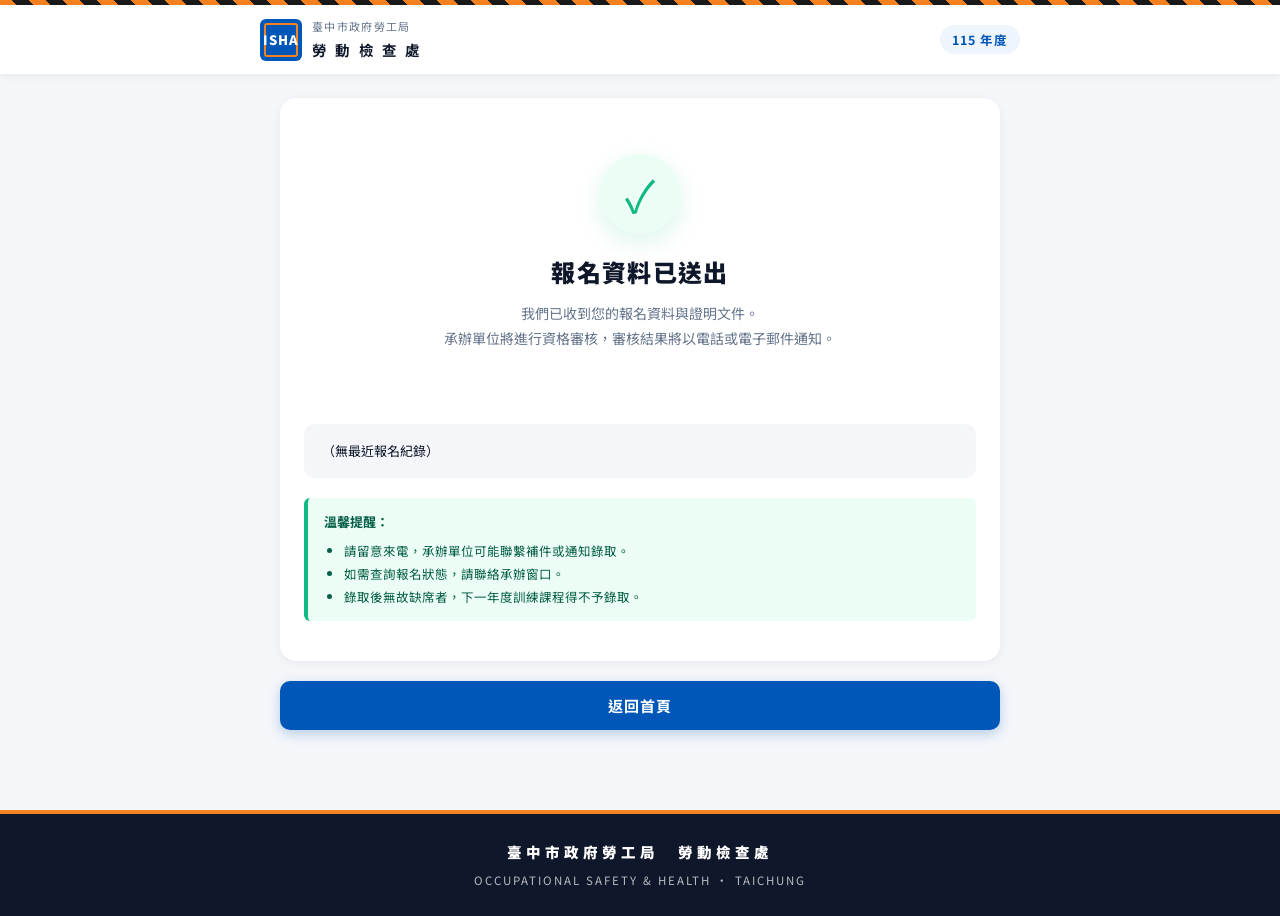
==== done.html @ 36f1bcf7 "首次提交：115 年度高風險職訓報名前台 - 首頁 / 4 步驟報名流程 / 完成頁 - 60 堂課程資料 - 9 項資格（2 基本 + 7 優先） - 檔案上傳與拍照（iOS/Android 相容）" ====
<!DOCTYPE html>
<html lang="zh-TW">
<head>
<meta charset="UTF-8">
<meta name="viewport" content="width=device-width,initial-scale=1,viewport-fit=cover">
<meta name="referrer" content="strict-origin-when-cross-origin">
<title>報名成功 — 115 高風險職訓</title>
<link href="https://fonts.googleapis.com/css2?family=Noto+Sans+TC:wght@400;500;700;900&display=swap" rel="stylesheet">
<link rel="stylesheet" href="css/main.css">
</head>
<body>

<div class="stripe"></div>
<header>
  <div class="header-content">
    <div class="brand-box">
      <div class="brand-logo"><span>ISHA</span></div>
      <div class="brand-text">
        臺中市政府勞工局
        <strong>勞 動 檢 查 處</strong>
      </div>
    </div>
    <div class="year-badge">115 年度</div>
  </div>
</header>

<main>
  <div class="card">
    <div class="success-hero">
      <div class="icon">✓</div>
      <h1>報名資料已送出</h1>
      <div class="sub">
        我們已收到您的報名資料與證明文件。<br>
        承辦單位將進行資格審核，審核結果將以電話或電子郵件通知。
      </div>
    </div>

    <div class="summary-box" id="summary"></div>

    <div class="notice notice-ok" style="margin-top:20px">
      <strong>溫馨提醒：</strong>
      <ul style="list-style:disc;padding-left:20px;margin-top:6px;font-size:12.5px;line-height:1.85">
        <li>請留意來電，承辦單位可能聯繫補件或通知錄取。</li>
        <li>如需查詢報名狀態，請聯絡承辦窗口。</li>
        <li>錄取後無故缺席者，下一年度訓練課程得不予錄取。</li>
      </ul>
    </div>
  </div>

  <div class="btn-bar">
    <button class="btn btn-primary" onclick="location.href='index.html'">返回首頁</button>
  </div>
</main>

<footer>
  <div class="ft-title">臺中市政府勞工局　勞動檢查處</div>
  <div class="ft-sub">OCCUPATIONAL SAFETY &amp; HEALTH · TAICHUNG</div>
</footer>

<script>
  (function () {
    const raw = sessionStorage.getItem("last_submission");
    const box = document.getElementById("summary");
    if (!raw) {
      box.textContent = "（無最近報名紀錄）";
      return;
    }
    const s = JSON.parse(raw);
    const rows = [
      ["報名編號", s.regId || "審核後發送"],
      ["課程名稱", s.course ? s.course.name + " " + s.course.session : ""],
      ["上課日期", s.course ? s.course.date : ""],
      ["上課地點", s.course ? s.course.location : ""],
      ["報名人姓名", s.name || ""],
    ];
    rows.forEach(([label, val]) => {
      const row = document.createElement("div");
      row.className = "row";
      const l = document.createElement("div");
      l.className = "label";
      l.textContent = label;
      const v = document.createElement("div");
      v.className = "val";
      v.textContent = val;
      row.append(l, v);
      box.append(row);
    });
    sessionStorage.removeItem("last_submission");
  })();
</script>
</body>
</html>
---- css/main.css ----
/* 115 高風險職訓報名前台 — 主樣式
 *
 * 設計策略：B 工安現代（外觀）+ C 親切實用（內頁圓角與手感）
 * 所有色彩、圓角、陰影、字級集中於 :root 內的 design tokens，
 * 未來要換風格只需改這裡即可，不用動 HTML/JS。
 */

* { margin: 0; padding: 0; box-sizing: border-box; }

:root {
  /* ===== 色彩系統 ===== */
  --brand: #0057B8;
  --brand-dark: #003d82;
  --brand-darker: #002a5c;
  --brand-soft: #EFF5FC;

  --safety: #F58220;
  --safety-dark: #D66A10;
  --safety-soft: #FFF4E5;

  --warn: #FACC15;

  --ink: #0F172A;
  --ink-mid: #334155;
  --muted: #64748B;
  --line: #E2E8F0;
  --line-soft: #EDF0F4;
  --bg: #F4F6FA;
  --card: #FFFFFF;

  --success: #10B981;
  --success-bg: #ECFDF5;
  --danger: #DC2626;

  /* ===== 圓角（來自 C 的柔和感）===== */
  --radius-sm: 6px;
  --radius: 10px;
  --radius-lg: 16px;

  /* ===== 陰影 ===== */
  --shadow-sm: 0 1px 2px rgba(15,23,42,.04);
  --shadow: 0 2px 8px rgba(15,23,42,.06);
  --shadow-md: 0 8px 20px rgba(15,23,42,.08);
  --shadow-lg: 0 16px 32px rgba(15,23,42,.10);

  /* ===== Safe area（iOS 瀏海）===== */
  --safe-top: env(safe-area-inset-top, 0);
  --safe-bottom: env(safe-area-inset-bottom, 0);
}

html { font-size: 16px; scroll-behavior: smooth; }
body {
  font-family: 'Noto Sans TC', 'PingFang TC', 'Microsoft JhengHei', sans-serif;
  color: var(--ink);
  background: var(--bg);
  line-height: 1.7;
  font-weight: 400;
  -webkit-font-smoothing: antialiased;
}

/* ===== 頂部工安警示條（B 風格）===== */
.stripe {
  height: 5px;
  background: repeating-linear-gradient(
    45deg,
    var(--safety) 0 12px,
    #1a1a1a 12px 24px
  );
}

/* ===== Header ===== */
header {
  background: var(--card);
  padding: 12px 20px;
  box-shadow: var(--shadow);
  position: sticky;
  top: 0;
  z-index: 50;
  padding-top: calc(12px + var(--safe-top));
}
.header-content {
  max-width: 760px;
  margin: 0 auto;
  display: flex;
  justify-content: space-between;
  align-items: center;
}
.brand-box {
  display: flex;
  align-items: center;
  gap: 10px;
}
.brand-logo {
  width: 42px;
  height: 42px;
  border-radius: var(--radius-sm);
  background: var(--brand);
  display: flex;
  align-items: center;
  justify-content: center;
  flex-shrink: 0;
  position: relative;
}
.brand-logo::after {
  content: "";
  position: absolute;
  inset: 4px;
  border: 2px solid var(--safety);
  border-radius: 3px;
}
.brand-logo span {
  font-size: 13px;
  font-weight: 900;
  color: white;
  letter-spacing: 1px;
  position: relative;
  z-index: 1;
}
.brand-text {
  font-size: 11px;
  color: var(--muted);
  letter-spacing: 1pt;
}
.brand-text strong {
  display: block;
  font-size: 14.5px;
  color: var(--ink);
  letter-spacing: 2pt;
  margin-top: 2px;
  font-weight: 700;
}
.year-badge {
  background: var(--brand-soft);
  color: var(--brand);
  padding: 4px 12px;
  border-radius: 999px;
  font-size: 12.5px;
  font-weight: 700;
  letter-spacing: 1px;
}

/* ===== Hero（B 風格：深藍漸層 + 警示條紋 + 黃色強調）===== */
.hero {
  background:
    linear-gradient(135deg, rgba(0,61,130,.95) 0%, rgba(0,87,184,.88) 100%),
    url("data:image/svg+xml;utf8,<svg xmlns='http://www.w3.org/2000/svg' width='60' height='60' viewBox='0 0 60 60'><g fill='none' stroke='white' stroke-width='.5' opacity='.08'><path d='M0 0l60 60M60 0L0 60'/></g></svg>");
  color: white;
  padding: 48px 24px 64px;
  position: relative;
  overflow: hidden;
}
.hero::after {
  content: "";
  position: absolute;
  bottom: -30px;
  left: -40px;
  right: -40px;
  height: 80px;
  background: repeating-linear-gradient(-45deg,
    var(--safety) 0 18px,
    #1a1a1a 18px 36px);
  transform: rotate(-3deg);
  opacity: .12;
}
.hero-inner {
  max-width: 760px;
  margin: 0 auto;
  position: relative;
  z-index: 2;
}
.hero-tag {
  display: inline-flex;
  align-items: center;
  gap: 6px;
  padding: 5px 14px;
  background: var(--safety);
  color: white;
  font-size: 11px;
  font-weight: 900;
  letter-spacing: 3px;
  border-radius: var(--radius-sm);
  margin-bottom: 20px;
  box-shadow: 0 4px 12px rgba(245,130,32,.4);
}
.hero-tag::before {
  content: "";
  width: 7px;
  height: 7px;
  background: white;
  border-radius: 50%;
  animation: pulse 1.5s infinite;
}
@keyframes pulse {
  0%, 100% { opacity: 1; }
  50% { opacity: .4; }
}
.hero h1 {
  font-size: 30px;
  font-weight: 900;
  line-height: 1.35;
  letter-spacing: 1.5pt;
  margin-bottom: 12px;
}
.hero h1 em {
  font-style: normal;
  color: var(--warn);
  font-weight: 900;
}
.hero-sub {
  font-size: 14px;
  opacity: .9;
  line-height: 1.85;
  margin-bottom: 24px;
}

.hero-stats {
  display: flex;
  gap: 16px;
  flex-wrap: wrap;
  padding: 16px 20px;
  background: rgba(0,0,0,.25);
  border-left: 4px solid var(--safety);
  border-radius: 0 var(--radius-sm) var(--radius-sm) 0;
  margin-bottom: 24px;
  backdrop-filter: blur(8px);
}
.hero-stat { flex: 1; min-width: 90px; }
.hero-stat .v {
  font-size: 28px;
  font-weight: 900;
  color: var(--warn);
  line-height: 1;
}
.hero-stat .l {
  font-size: 11px;
  opacity: .85;
  letter-spacing: 2pt;
  margin-top: 4px;
}

.cta-row {
  display: flex;
  gap: 10px;
  flex-wrap: wrap;
}
.cta {
  padding: 14px 28px;
  border: none;
  border-radius: var(--radius);
  font-weight: 900;
  font-size: 15px;
  cursor: pointer;
  display: inline-flex;
  align-items: center;
  gap: 8px;
  font-family: inherit;
  transition: all .2s;
  letter-spacing: 1pt;
}
.cta-primary {
  background: var(--safety);
  color: white;
  box-shadow: 0 6px 16px rgba(245,130,32,.4);
}
.cta-primary:hover {
  background: var(--safety-dark);
  transform: translateY(-1px);
}
.cta-ghost {
  background: transparent;
  color: white;
  border: 1.5px solid rgba(255,255,255,.7);
}
.cta-ghost:hover {
  background: white;
  color: var(--brand-dark);
  border-color: white;
}

/* ===== Progress bar（步驟進度）===== */
.progress {
  background: white;
  padding: 18px 20px;
  border-bottom: 1px solid var(--line);
}
.steps {
  max-width: 760px;
  margin: 0 auto;
  display: flex;
  justify-content: space-between;
  position: relative;
}
.steps::before {
  content: "";
  position: absolute;
  top: 16px;
  left: 12%;
  right: 12%;
  height: 2px;
  background: var(--line);
  z-index: 0;
}
.step {
  position: relative;
  z-index: 1;
  text-align: center;
  flex: 1;
}
.step-num {
  width: 32px;
  height: 32px;
  border-radius: 50%;
  background: white;
  border: 2px solid var(--line);
  color: var(--muted);
  font-weight: 700;
  display: inline-flex;
  align-items: center;
  justify-content: center;
  font-size: 14px;
  transition: all .2s;
}
.step.done .step-num {
  background: var(--success);
  border-color: var(--success);
  color: white;
}
.step.active .step-num {
  background: var(--brand);
  border-color: var(--brand);
  color: white;
  box-shadow: 0 0 0 4px rgba(0,87,184,.12);
}
.step-label {
  display: block;
  font-size: 11px;
  color: var(--muted);
  margin-top: 4px;
  letter-spacing: 1px;
}
.step.active .step-label {
  color: var(--brand);
  font-weight: 700;
}

/* ===== Main container ===== */
main {
  max-width: 760px;
  margin: 0 auto;
  padding: 24px 20px calc(80px + var(--safe-bottom));
}

/* ===== Card ===== */
.card {
  background: var(--card);
  border-radius: var(--radius-lg);
  padding: 24px;
  box-shadow: var(--shadow);
  margin-bottom: 16px;
}
.card h2 {
  font-size: 20px;
  font-weight: 900;
  margin-bottom: 6px;
  color: var(--ink);
  letter-spacing: 1px;
}
.card .sub {
  font-size: 13px;
  color: var(--muted);
  margin-bottom: 20px;
  line-height: 1.75;
}

/* ===== 小區段（4 步驟介紹）===== */
.mini-steps {
  display: grid;
  grid-template-columns: repeat(4, 1fr);
  gap: 8px;
  margin-top: 10px;
}
.mini-step {
  text-align: center;
  padding: 12px 4px;
  background: var(--brand-soft);
  border-radius: var(--radius);
}
.mini-step .n {
  width: 36px;
  height: 36px;
  border-radius: 50%;
  background: var(--brand);
  color: white;
  display: inline-flex;
  align-items: center;
  justify-content: center;
  font-weight: 900;
  margin-bottom: 6px;
  font-family: 'Noto Sans TC', sans-serif;
}
.mini-step .t {
  font-size: 12.5px;
  font-weight: 700;
}

/* ===== Course tabs（自動換行、縮短標籤，不用橫滑）===== */
.cat-tabs {
  display: flex;
  flex-wrap: wrap;
  gap: 6px;
  padding: 4px 0 14px;
  margin-bottom: 16px;
}
.cat-tab {
  padding: 7px 14px;
  border: 1px solid var(--line);
  border-radius: 999px;
  background: white;
  font-size: 13px;
  color: var(--ink-mid);
  cursor: pointer;
  transition: all .15s;
  font-weight: 500;
  white-space: nowrap;
  user-select: none;
}
.cat-tab:hover {
  border-color: var(--brand);
  color: var(--brand);
}
.cat-tab.active {
  background: var(--brand);
  color: white;
  border-color: var(--brand);
  font-weight: 700;
  box-shadow: 0 2px 6px rgba(0,87,184,.2);
}
.cat-tab .count {
  font-size: 11px;
  opacity: .7;
  margin-left: 3px;
  font-weight: 500;
}
.cat-tab.active .count { opacity: .85; }

.course-item {
  border: 1.5px solid var(--line);
  border-radius: var(--radius);
  padding: 14px 16px;
  margin-bottom: 10px;
  cursor: pointer;
  transition: all .2s;
  background: white;
}
.course-item:hover {
  border-color: var(--brand);
  transform: translateX(2px);
}
.course-item.selected {
  border-color: var(--brand);
  background: var(--brand-soft);
  box-shadow: 0 4px 12px rgba(0,87,184,.12);
}
.course-title-row {
  display: flex;
  justify-content: space-between;
  align-items: baseline;
  margin-bottom: 6px;
  gap: 8px;
}
.course-name {
  font-weight: 700;
  font-size: 15px;
  color: var(--ink);
  flex: 1;
}
.course-session {
  font-size: 12px;
  color: var(--brand);
  font-weight: 900;
  background: var(--brand-soft);
  padding: 3px 10px;
  border-radius: var(--radius-sm);
  white-space: nowrap;
  letter-spacing: .5px;
}
.course-meta {
  font-size: 12.5px;
  color: var(--muted);
  display: flex;
  flex-wrap: wrap;
  gap: 4px 12px;
}
.course-meta span {
  display: inline-flex;
  align-items: center;
  gap: 3px;
}
.tag-night {
  display: inline-block;
  background: #1F2937;
  color: white;
  font-size: 10px;
  font-weight: 900;
  padding: 2px 7px;
  border-radius: 3px;
  margin-left: 4px;
  letter-spacing: 1px;
}

/* ===== 剩餘名額徽章 ===== */
.seat-badge {
  display: inline-flex;
  align-items: center;
  gap: 3px;
  padding: 2px 10px;
  border-radius: 999px;
  font-size: 11.5px;
  font-weight: 700;
  letter-spacing: .5px;
  margin-left: auto;
}
.seat-open {
  background: var(--success-bg);
  color: #065F46;
}
.seat-open::before {
  content: "";
  width: 6px; height: 6px;
  border-radius: 50%;
  background: var(--success);
}
.seat-low {
  background: #FFF4E5;
  color: #8B4E00;
}
.seat-low::before {
  content: "⚡";
  font-size: 10px;
}
.seat-full {
  background: #FEE2E2;
  color: #991B1B;
}
.seat-full::before {
  content: "✕";
  font-weight: 900;
}
.seat-closed {
  background: #F3F4F6;
  color: #6B7280;
}
.seat-closed::before {
  content: "🔒";
  font-size: 10px;
}
.seat-loading {
  background: #F3F4F6;
  color: var(--muted);
  font-weight: 500;
}
.seat-loading::before {
  content: "⌛";
  font-size: 10px;
}

/* 額滿 / 關閉的課程卡片 */
.course-item.disabled {
  opacity: .6;
  cursor: not-allowed;
  background: #FAFAFA;
}
.course-item.disabled:hover {
  border-color: var(--line);
  transform: none;
}
.course-item.disabled .course-name {
  color: var(--muted);
  text-decoration: line-through;
  text-decoration-color: rgba(0,0,0,.2);
}

/* ===== Qualification checkboxes ===== */
.qual-list {
  display: flex;
  flex-direction: column;
  gap: 10px;
}
.qual-item {
  display: flex;
  gap: 12px;
  padding: 14px 16px;
  border: 2px solid var(--line);
  border-radius: var(--radius);
  cursor: pointer;
  transition: all .2s;
  background: white;
}
.qual-item:hover {
  border-color: var(--brand);
  background: var(--brand-soft);
}
.qual-item.checked {
  border-color: var(--brand);
  background: var(--brand-soft);
}
.qual-check {
  width: 24px;
  height: 24px;
  border: 2px solid var(--line);
  border-radius: var(--radius-sm);
  flex-shrink: 0;
  display: flex;
  align-items: center;
  justify-content: center;
  color: white;
  background: white;
  font-weight: 900;
  transition: all .2s;
}
.qual-item.checked .qual-check {
  background: var(--brand);
  border-color: var(--brand);
}
.qual-item.checked .qual-check::after {
  content: "✓";
  font-size: 15px;
}
.qual-content { flex: 1; }
.qual-label {
  font-size: 14.5px;
  font-weight: 700;
  color: var(--ink);
}
.qual-desc {
  font-size: 12px;
  color: var(--muted);
  margin-top: 2px;
}
.qual-files {
  font-size: 11px;
  color: var(--brand);
  margin-top: 6px;
  display: flex;
  gap: 4px;
  flex-wrap: wrap;
}
.qual-files span {
  background: var(--brand-soft);
  padding: 2px 8px;
  border-radius: 3px;
  font-weight: 500;
}

/* ===== Upload（B 配色 + C 圓角）===== */
.upload-group {
  border: 1px solid var(--line);
  border-radius: var(--radius);
  padding: 16px;
  margin-bottom: 12px;
  background: #FCFDFE;
}
.upload-group-title {
  font-size: 14.5px;
  font-weight: 700;
  color: var(--brand);
  margin-bottom: 4px;
  display: flex;
  align-items: center;
  gap: 6px;
}
.upload-group-desc {
  font-size: 11.5px;
  color: var(--muted);
  margin-bottom: 12px;
}

.file-list {
  display: flex;
  flex-direction: column;
  gap: 6px;
  margin-bottom: 10px;
}
.file-list:empty { display: none; }
.file-item {
  display: flex;
  align-items: center;
  gap: 10px;
  padding: 10px 12px;
  background: var(--success-bg);
  border: 1px solid #C6E5D0;
  border-radius: var(--radius-sm);
  font-size: 13px;
}
.file-item .icon {
  color: var(--success);
  font-size: 16px;
  font-weight: 900;
}
.file-item .name {
  flex: 1;
  font-weight: 600;
  color: var(--ink);
  word-break: break-all;
}
.file-item .size {
  color: var(--muted);
  font-size: 11px;
  white-space: nowrap;
}
.file-item .remove {
  color: var(--danger);
  cursor: pointer;
  padding: 4px 8px;
  border-radius: 4px;
  font-weight: 700;
  font-size: 11.5px;
  transition: background .15s;
}
.file-item .remove:hover {
  background: rgba(220,38,38,.1);
}

.upload-btn {
  display: flex;
  flex-direction: column;
  align-items: center;
  justify-content: center;
  gap: 5px;
  padding: 20px 14px;
  border: 1.5px dashed var(--line);
  border-radius: var(--radius);
  background: white;
  cursor: pointer;
  transition: all .2s;
  font-family: inherit;
  width: 100%;
}
.upload-btn:hover {
  border-color: var(--brand);
  border-style: solid;
  background: var(--brand-soft);
}
.upload-btn.dragover {
  border-color: var(--safety);
  background: var(--safety-soft);
}
.upload-btn .ub-icon { font-size: 24px; }
.upload-btn .ub-label {
  font-size: 14px;
  font-weight: 700;
  color: var(--ink);
  letter-spacing: 1px;
}
.upload-btn .ub-hint {
  font-size: 11px;
  color: var(--muted);
  line-height: 1.4;
}
.upload-btn input[type="file"] { display: none; }
.upload-btn-single { margin-top: 4px; }

/* ===== Form ===== */
.form-row { margin-bottom: 14px; }
.form-row label {
  display: block;
  font-size: 12.5px;
  color: var(--ink-mid);
  margin-bottom: 5px;
  font-weight: 600;
  letter-spacing: .5px;
}
.form-row label .req { color: var(--danger); margin-left: 2px; }
.form-row input,
.form-row select,
.form-row textarea {
  width: 100%;
  padding: 11px 13px;
  border: 1.5px solid var(--line);
  border-radius: var(--radius-sm);
  font-size: 14.5px;
  font-family: inherit;
  background: white;
  transition: border .2s, box-shadow .2s;
}
.form-row input:focus,
.form-row select:focus,
.form-row textarea:focus {
  outline: none;
  border-color: var(--brand);
  box-shadow: 0 0 0 3px rgba(0,87,184,.1);
}
.form-row .hint {
  font-size: 11.5px;
  color: var(--muted);
  margin-top: 4px;
}
.form-row .err {
  font-size: 12px;
  color: var(--danger);
  margin-top: 4px;
  display: none;
  font-weight: 600;
}
.form-row.has-error input,
.form-row.has-error select { border-color: var(--danger); }
.form-row.has-error .err { display: block; }

.form-2col {
  display: grid;
  grid-template-columns: 1fr 1fr;
  gap: 12px;
}
.form-group {
  margin-top: 20px;
  padding-top: 20px;
  border-top: 1px dashed var(--line);
}
.form-group-title {
  font-size: 14px;
  font-weight: 900;
  color: var(--brand);
  margin-bottom: 12px;
  padding-left: 12px;
  border-left: 4px solid var(--brand);
  letter-spacing: 1px;
}

.honeypot { position: absolute; left: -9999px; }

/* ===== Buttons ===== */
.btn-bar {
  display: flex;
  gap: 12px;
  margin-top: 20px;
}
.btn {
  padding: 14px 20px;
  border: none;
  border-radius: var(--radius);
  font-size: 15px;
  font-weight: 700;
  cursor: pointer;
  transition: all .2s;
  flex: 1;
  text-align: center;
  display: inline-flex;
  align-items: center;
  justify-content: center;
  gap: 6px;
  font-family: inherit;
  letter-spacing: 1px;
}
.btn-primary {
  background: var(--brand);
  color: white;
  box-shadow: 0 4px 12px rgba(0,87,184,.25);
}
.btn-primary:hover {
  background: var(--brand-dark);
  transform: translateY(-1px);
}
.btn-primary:disabled {
  background: #BBB;
  cursor: not-allowed;
  box-shadow: none;
  transform: none;
}
.btn-accent {
  background: var(--safety);
  color: white;
  box-shadow: 0 4px 12px rgba(245,130,32,.3);
}
.btn-accent:hover {
  background: var(--safety-dark);
  transform: translateY(-1px);
}
.btn-outline {
  background: white;
  color: var(--brand);
  border: 1.5px solid var(--brand);
}
.btn-ghost {
  background: transparent;
  color: var(--muted);
  flex: 0 0 auto;
  padding-left: 8px;
  padding-right: 8px;
}
.btn-ghost:hover { color: var(--brand); }

/* ===== Notice boxes ===== */
.notice {
  padding: 13px 16px;
  border-radius: var(--radius-sm);
  font-size: 13px;
  margin-bottom: 16px;
  line-height: 1.7;
}
.notice-info {
  background: var(--brand-soft);
  color: var(--brand-dark);
  border-left: 4px solid var(--brand);
}
.notice-warn {
  background: #FFF8E1;
  color: #7A5A00;
  border-left: 4px solid var(--warn);
}
.notice-ok {
  background: var(--success-bg);
  color: #065F46;
  border-left: 4px solid var(--success);
}

/* ===== Success page ===== */
.success-hero { text-align: center; padding: 32px 20px; }
.success-hero .icon {
  width: 80px;
  height: 80px;
  border-radius: 50%;
  background: var(--success-bg);
  display: inline-flex;
  align-items: center;
  justify-content: center;
  font-size: 44px;
  color: var(--success);
  margin-bottom: 18px;
  box-shadow: 0 8px 24px rgba(16,185,129,.15);
}
.success-hero h1 {
  font-size: 24px;
  font-weight: 900;
  margin-bottom: 8px;
  letter-spacing: 1pt;
}
.success-hero .sub { color: var(--muted); font-size: 14px; line-height: 1.8; }
.summary-box {
  background: var(--bg);
  border-radius: var(--radius);
  padding: 16px 18px;
  margin-top: 20px;
  font-size: 13px;
}
.summary-box .row {
  display: flex;
  padding: 5px 0;
  gap: 10px;
}
.summary-box .label {
  color: var(--muted);
  min-width: 80px;
  letter-spacing: .5px;
}
.summary-box .val { flex: 1; font-weight: 700; }

/* ===== Modal ===== */
.modal-backdrop {
  position: fixed;
  inset: 0;
  background: rgba(0,0,0,.5);
  display: flex;
  align-items: center;
  justify-content: center;
  z-index: 200;
  padding: 16px;
}
.modal {
  background: white;
  border-radius: var(--radius-lg);
  max-width: 400px;
  width: 100%;
  padding: 26px 22px;
  box-shadow: var(--shadow-lg);
}

/* ===== Loader ===== */
.loader {
  display: inline-block;
  width: 16px;
  height: 16px;
  border: 2px solid rgba(255,255,255,.3);
  border-top-color: white;
  border-radius: 50%;
  animation: spin .6s linear infinite;
}
@keyframes spin { to { transform: rotate(360deg); } }

/* ===== Footer ===== */
footer {
  background: var(--ink);
  color: white;
  padding: 26px 20px;
  text-align: center;
  border-top: 4px solid var(--safety);
}
footer .ft-title {
  font-weight: 900;
  font-size: 14.5px;
  letter-spacing: 3pt;
  margin-bottom: 6px;
}
footer .ft-sub {
  font-size: 11.5px;
  opacity: .7;
  letter-spacing: 1.5pt;
}

/* ===== Mobile tweaks ===== */
@media (max-width: 480px) {
  html { font-size: 15px; }
  .form-2col { grid-template-columns: 1fr; }
  .card { padding: 20px 16px; }
  main { padding: 16px 14px 80px; }
  .hero h1 { font-size: 24px; }
  .hero { padding: 40px 20px 56px; }
  .hero-stats { flex-direction: column; gap: 12px; padding: 14px 16px; }
  .upload-btn { padding: 22px 14px; }
  .upload-btn .ub-icon { font-size: 28px; }
  .mini-step .n { width: 32px; height: 32px; }
  .steps { padding: 0 4px; }
  .step-label { font-size: 10px; letter-spacing: .5px; }
}
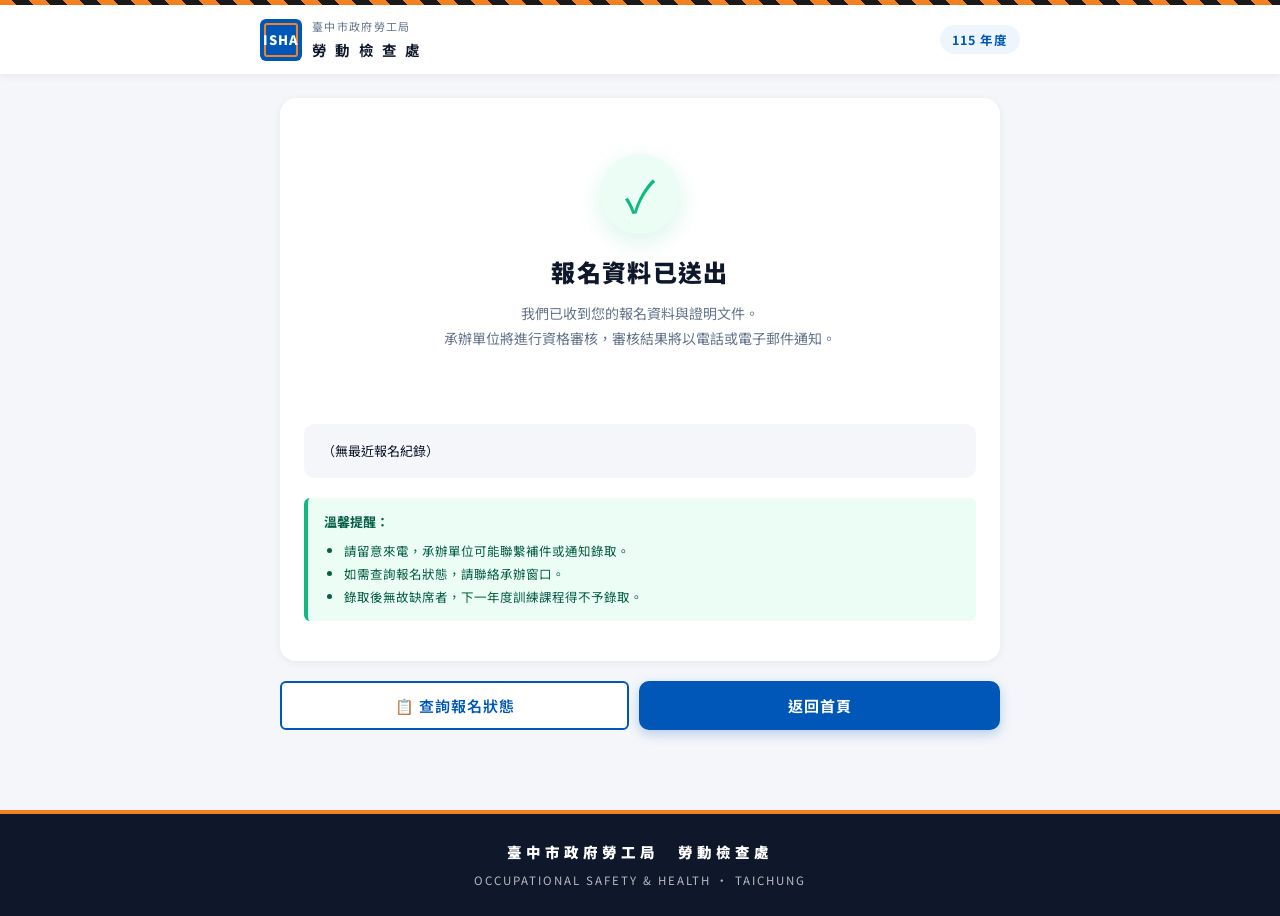
==== commit 5617167b: "feat: done.html 加報名狀態查詢按鈕 + 抽出共用 lookup-modal.js - 新增 js/lookup-modal.js 共用模組（純 DOM API 無 innerHTML、" ====
--- a/done.html
+++ b/done.html
@@ -47,8 +47,9 @@
     </div>
   </div>
 
-  <div class="btn-bar">
-    <button class="btn btn-primary" onclick="location.href='index.html'">返回首頁</button>
+  <div class="btn-bar" style="display:flex;gap:10px;flex-wrap:wrap">
+    <button class="btn" id="btn-lookup-status" style="flex:1;min-width:160px;background:#fff;color:#0057B8;border:2px solid #0057B8;padding:12px;border-radius:6px;font-family:inherit;font-size:15px;font-weight:600;cursor:pointer">📋 查詢報名狀態</button>
+    <button class="btn btn-primary" onclick="location.href='index.html'" style="flex:1;min-width:160px">返回首頁</button>
   </div>
 </main>
 
@@ -57,36 +58,50 @@
   <div class="ft-sub">OCCUPATIONAL SAFETY &amp; HEALTH · TAICHUNG</div>
 </footer>
 
+<script src="js/config.js"></script>
+<script src="js/lookup-modal.js"></script>
 <script>
+  // 把 last_submission 存的姓名 + 身分證後 5 碼留下來給查詢用（在 sessionStorage.clear 之前抓）
+  let lookupPrefill = null;
   (function () {
     const raw = sessionStorage.getItem("last_submission");
     const box = document.getElementById("summary");
     if (!raw) {
       box.textContent = "（無最近報名紀錄）";
-      return;
+    } else {
+      const s = JSON.parse(raw);
+      // 預填查詢資料：姓名 + 身分證後 5 碼（從 last_submission 取 — submit 時放進去的）
+      if (s.name && s.idLast5) {
+        lookupPrefill = { name: s.name, id5: s.idLast5 };
+      }
+      const rows = [
+        ["報名編號", s.regId || "審核後發送"],
+        ["課程名稱", s.course ? s.course.name + " " + s.course.session : ""],
+        ["上課日期", s.course ? s.course.date : ""],
+        ["上課地點", s.course ? s.course.location : ""],
+        ["報名人姓名", s.name || ""],
+      ];
+      rows.forEach(([label, val]) => {
+        const row = document.createElement("div");
+        row.className = "row";
+        const l = document.createElement("div");
+        l.className = "label";
+        l.textContent = label;
+        const v = document.createElement("div");
+        v.className = "val";
+        v.textContent = val;
+        row.append(l, v);
+        box.append(row);
+      });
     }
-    const s = JSON.parse(raw);
-    const rows = [
-      ["報名編號", s.regId || "審核後發送"],
-      ["課程名稱", s.course ? s.course.name + " " + s.course.session : ""],
-      ["上課日期", s.course ? s.course.date : ""],
-      ["上課地點", s.course ? s.course.location : ""],
-      ["報名人姓名", s.name || ""],
-    ];
-    rows.forEach(([label, val]) => {
-      const row = document.createElement("div");
-      row.className = "row";
-      const l = document.createElement("div");
-      l.className = "label";
-      l.textContent = label;
-      const v = document.createElement("div");
-      v.className = "val";
-      v.textContent = val;
-      row.append(l, v);
-      box.append(row);
-    });
-    sessionStorage.removeItem("last_submission");
+    // 進到完成頁面立即清掉所有 sessionStorage（公用電腦下個使用者看不到個資）
+    try { sessionStorage.clear(); } catch (e) {}
   })();
+
+  // 查詢報名狀態按鈕（自動帶入剛報名的資料）
+  document.getElementById("btn-lookup-status").addEventListener("click", () => {
+    window.LookupModal.open(lookupPrefill);
+  });
 </script>
 </body>
 </html>
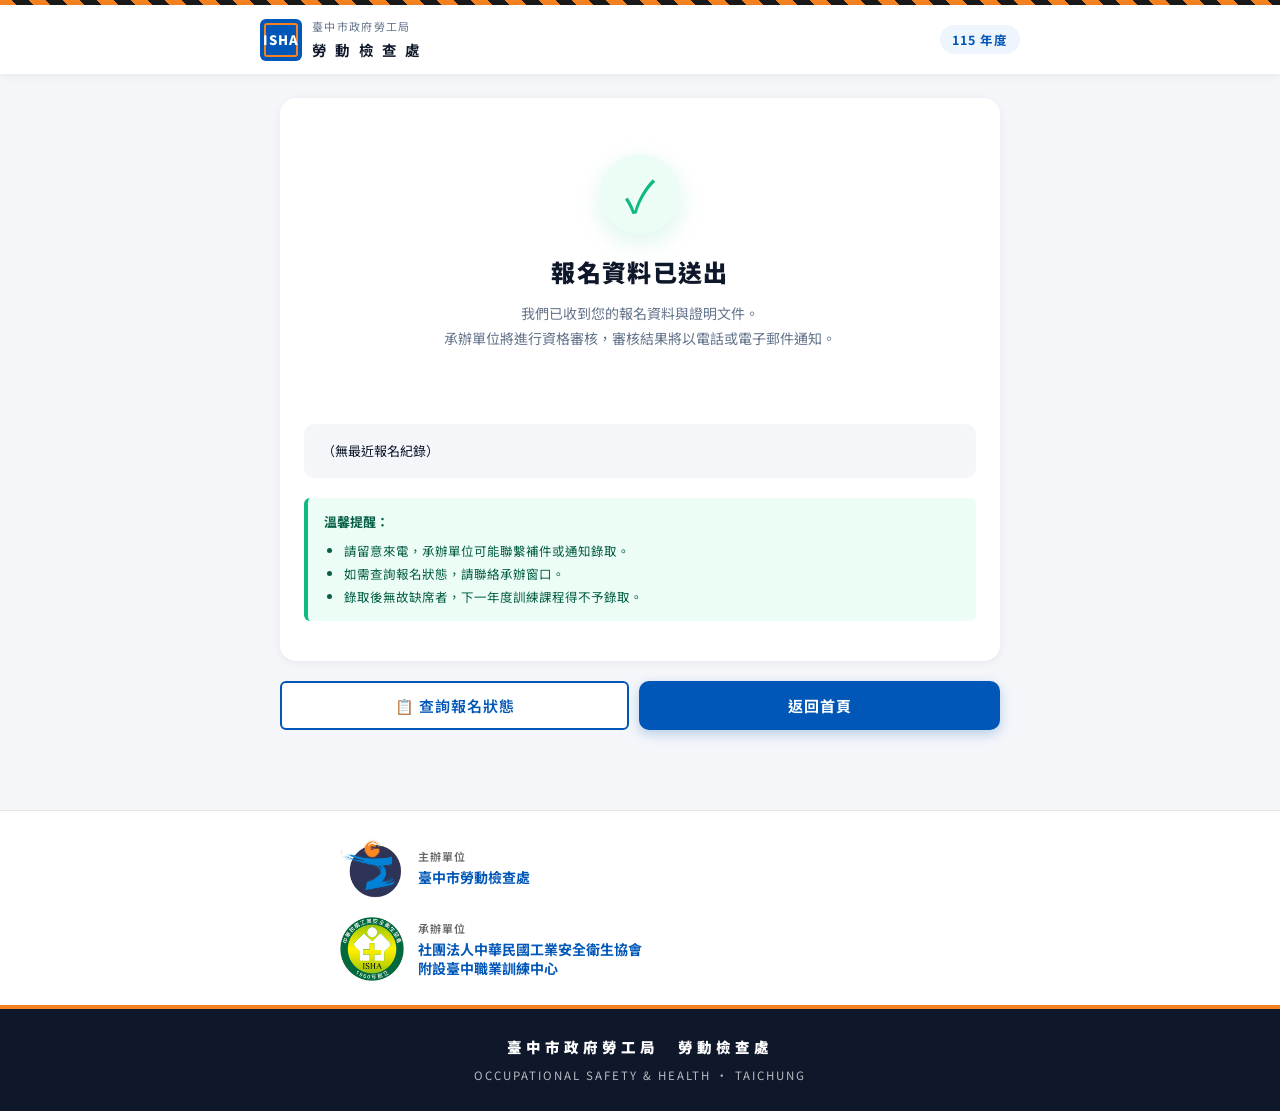
==== commit b8509b08: "feat: 加入主辦/承辦單位 logo + 名稱 - assets/logo-host.png：臺中市政府勞工局 - assets/logo-isha.png：社團法人中華民國工業安全衛生協會 - " ====
--- a/done.html
+++ b/done.html
@@ -53,6 +53,26 @@
   </div>
 </main>
 
+<!-- 主辦 / 承辦單位 -->
+<section style="background:#fff;border-top:1px solid #e5e5e5;padding:24px 16px">
+  <div style="max-width:600px;margin:0 auto;display:flex;flex-direction:column;gap:18px">
+    <div style="display:flex;align-items:center;gap:14px">
+      <img src="assets/logo-host.png" alt="臺中市政府勞工局" style="width:64px;height:64px;flex-shrink:0;object-fit:contain">
+      <div>
+        <div style="font-size:11px;color:#666;font-weight:600;letter-spacing:1px;margin-bottom:2px">主辦單位</div>
+        <div style="font-size:14px;color:#0057B8;font-weight:700;line-height:1.4">臺中市勞動檢查處</div>
+      </div>
+    </div>
+    <div style="display:flex;align-items:center;gap:14px">
+      <img src="assets/logo-isha.png" alt="社團法人中華民國工業安全衛生協會" style="width:64px;height:64px;flex-shrink:0;object-fit:contain">
+      <div>
+        <div style="font-size:11px;color:#666;font-weight:600;letter-spacing:1px;margin-bottom:2px">承辦單位</div>
+        <div style="font-size:14px;color:#0057B8;font-weight:700;line-height:1.4">社團法人中華民國工業安全衛生協會<br>附設臺中職業訓練中心</div>
+      </div>
+    </div>
+  </div>
+</section>
+
 <footer>
   <div class="ft-title">臺中市政府勞工局　勞動檢查處</div>
   <div class="ft-sub">OCCUPATIONAL SAFETY &amp; HEALTH · TAICHUNG</div>
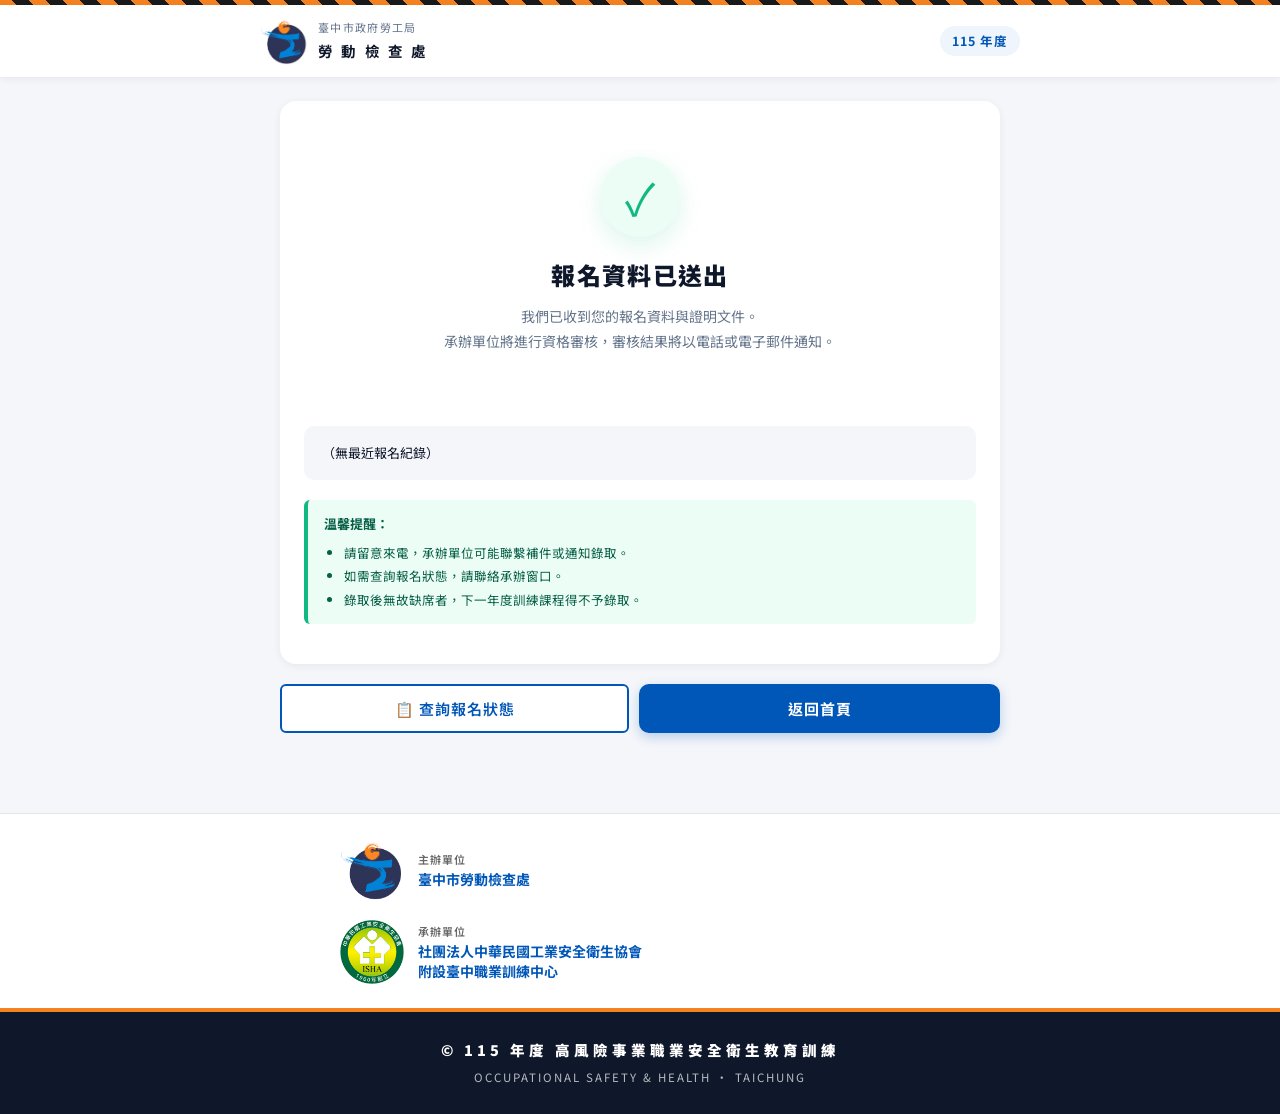
==== commit b2267eeb: "fix: 頂部 ISHA 方框換真 logo + 底部 footer 簡化 問題： - 頂部 brand-logo 是設計時的「ISHA 藍底白字」假 logo，不是真實勞工局 logo - 底部 f" ====
--- a/done.html
+++ b/done.html
@@ -14,7 +14,7 @@
 <header>
   <div class="header-content">
     <div class="brand-box">
-      <div class="brand-logo"><span>ISHA</span></div>
+      <img src="assets/logo-host.png" alt="臺中市政府勞工局" style="width:48px;height:48px;flex-shrink:0;object-fit:contain">
       <div class="brand-text">
         臺中市政府勞工局
         <strong>勞 動 檢 查 處</strong>
@@ -74,7 +74,7 @@
 </section>
 
 <footer>
-  <div class="ft-title">臺中市政府勞工局　勞動檢查處</div>
+  <div class="ft-title">© 115 年度 高風險事業職業安全衛生教育訓練</div>
   <div class="ft-sub">OCCUPATIONAL SAFETY &amp; HEALTH · TAICHUNG</div>
 </footer>
 
